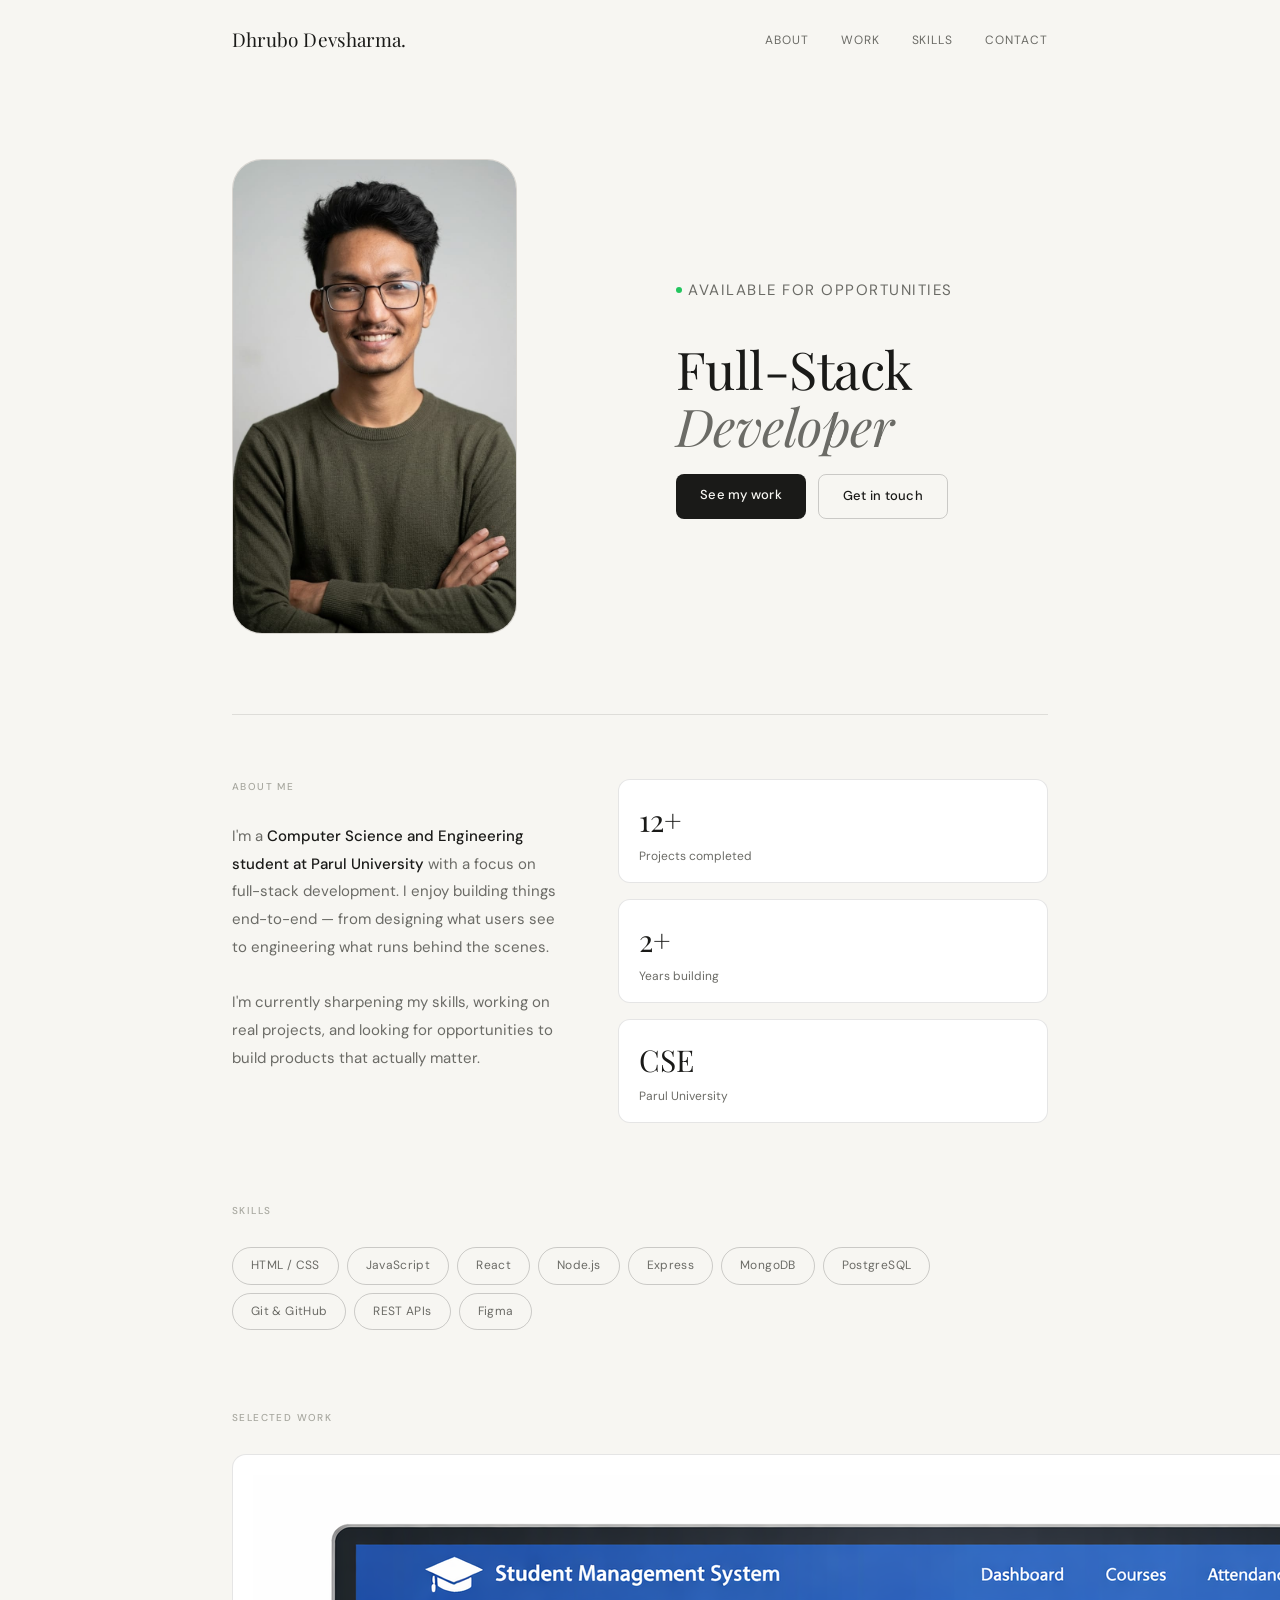
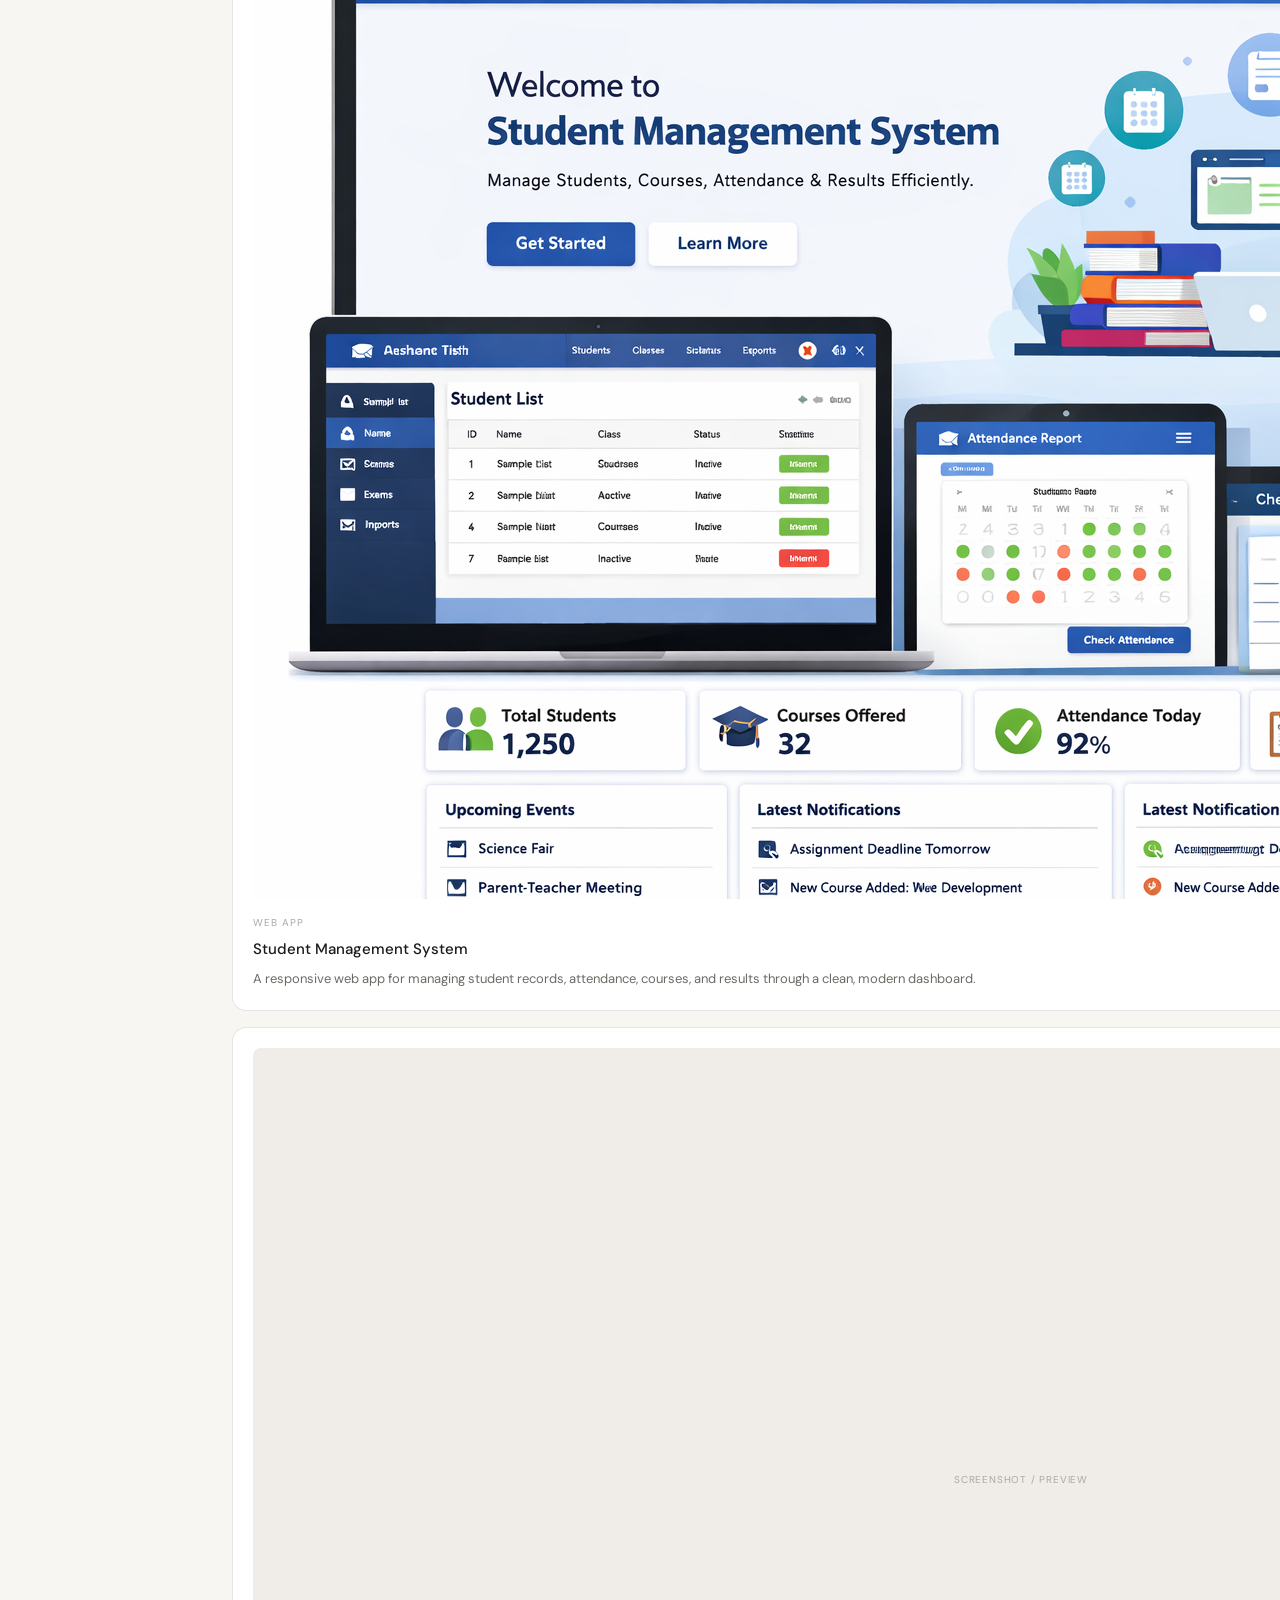
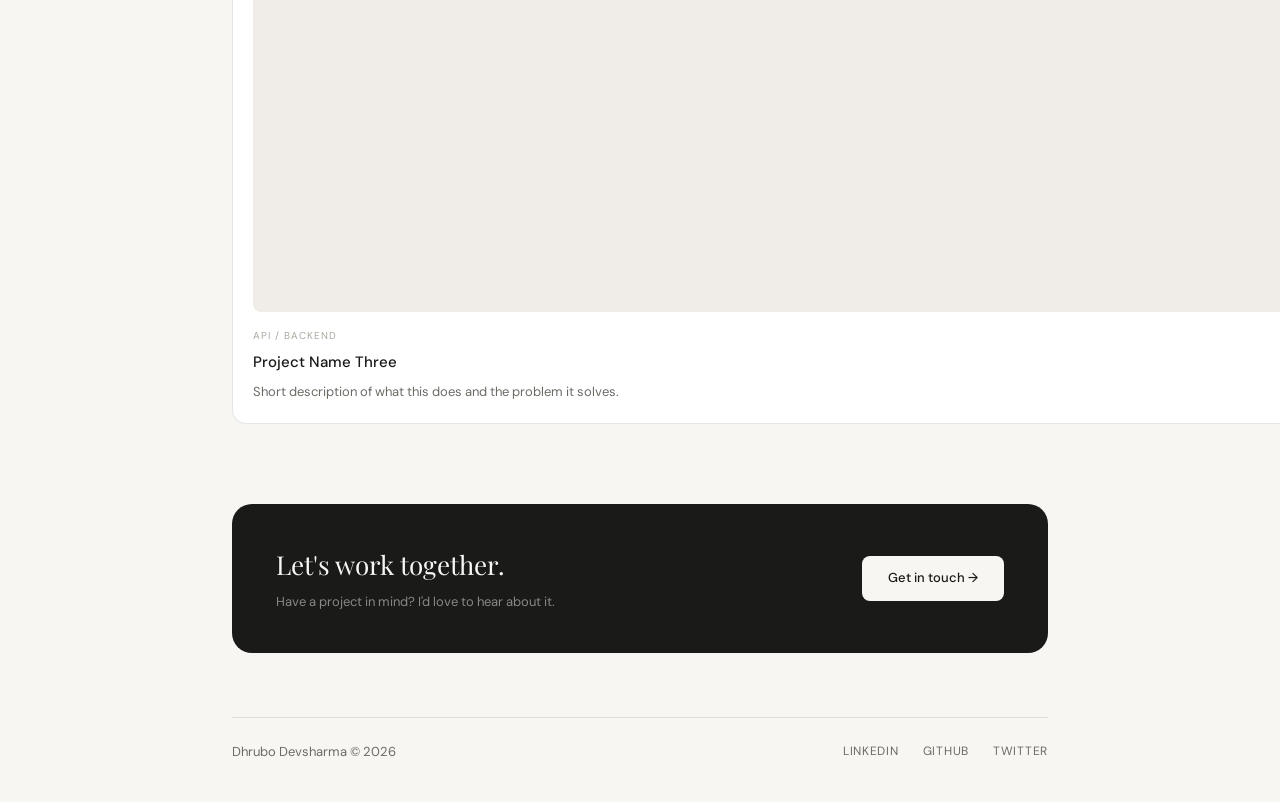
==== index.html @ d0ceaeff "add two picture of my two project that i have done earlier" ====
<!DOCTYPE html>
<html lang="en">
<head>
  <meta charset="UTF-8" />
  <meta name="viewport" content="width=device-width, initial-scale=1.0" />
  <title>Dhrubo Devsharma — Portfolio</title>
  <link rel="stylesheet" href="style.css" />
</head>
<body>

<div class="wrap">

  <!-- NAV -->
  <nav id="nav">
    <span class="logo">Dhrubo Devsharma.</span>
    <ul class="nav-links">
      <li><a href="#about">About</a></li>
      <li><a href="#work">Work</a></li>
      <li><a href="#skills">Skills</a></li>
      <li><a href="#contact">Contact</a></li>
    </ul>
  </nav>

  <!-- HERO -->
  <section class="hero">
      <div class="photo-wrap">
      <div class="photo-frame">
        <!-- TO ADD PHOTO: uncomment the line below and set your image path -->
        <img src="LinkedInPhoto.jpeg" alt="Dhrubo Devsharma" style="display:block">
    
      
      </div>
    </div>
    <div class="hero-text">
      <p class="hero-tag">
        <span class="dot-green"></span> Available for opportunities
      </p>
      <h1>Full-Stack<br><em>Developer</em></h1>
    
      <div class="btn-row">
        <a class="btn btn-dark" href="#work">See my work</a>
        <a class="btn btn-ghost" href="mailto:devsharmadhrubo06@email.com">Get in touch</a>
      </div>
    </div>
  
  </section>

  <div class="divider"></div>

  <!-- ABOUT -->
  <section id="about">
    <div>
      <p class="sec-label">About me</p>
      <p class="about-text">
        I'm a <strong>Computer Science and Engineering student at Parul University</strong> with a focus on full-stack development. I enjoy building things end-to-end — from designing what users see to engineering what runs behind the scenes.<br><br>
        I'm currently sharpening my skills, working on real projects, and looking for opportunities to build products that actually matter.
      </p>
    </div>
    <div class="stats">
      <div class="stat-card">
        <div class="stat-num">12+</div>
        <div class="stat-desc">Projects completed</div>
      </div>
      <div class="stat-card">
        <div class="stat-num">2+</div>
        <div class="stat-desc">Years building</div>
      </div>
      <div class="stat-card">
        <div class="stat-num">CSE</div>
        <div class="stat-desc">Parul University</div>
      </div>
    </div>
  </section>

  <!-- SKILLS -->
  <section id="skills">
    <p class="sec-label">Skills</p>
    <div class="skill-pills">
      <span class="pill">HTML / CSS</span>
      <span class="pill">JavaScript</span>
      <span class="pill">React</span>
      <span class="pill">Node.js</span>
      <span class="pill">Express</span>
      <span class="pill">MongoDB</span>
      <span class="pill">PostgreSQL</span>
      <span class="pill">Git & GitHub</span>
      <span class="pill">REST APIs</span>
      <span class="pill">Figma</span>
    </div>
  </section>

  <!-- PROJECTS -->
  <section id="work">
    <p class="sec-label">Selected work</p>
    <div class="projects-grid">
      <a class="proj-card" href="#">
        <div class="proj-thumb"><img src="student_management.png" alt="Student Management System"></div>
        <p class="proj-type">Web App</p>
        <p class="proj-title">Student Management System</p>
        <p class="proj-desc">A responsive web app for managing student records, attendance, courses, and results through a clean, modern dashboard.</p>
      </a>
      <a class="proj-card" href="#">
        <div class="proj-thumb"><img src="mess_management.png" alt="Mess Management App"></div>
        <p class="proj-type">Full Stack</p>
        <p class="proj-title">Mess Management App</p>
        <p class="proj-desc">A full-stack application for managing mess operations, including menu planning, order processing, and user management.</p>
      </a>
      <a class="proj-card" href="#">
        <div class="proj-thumb"><span>Screenshot / preview</span></div>
        <p class="proj-type">API / Backend</p>
        <p class="proj-title">Project Name Three</p>
        <p class="proj-desc">Short description of what this does and the problem it solves.</p>
      </a>
      <div class="proj-card proj-add">
        <span>+ Add project</span>
      </div>
    </div>
  </section>

  <!-- CONTACT -->
  <div id="contact">
    <div>
      <h3>Let's work together.</h3>
      <p>Have a project in mind? I'd love to hear about it.</p>
    </div>
    <a class="btn-light" href="mailto:devsharmadhrubo06@email.com">Get in touch →</a>
  </div>

  <!-- FOOTER -->
  <footer>
    <span class="footer-name">Dhrubo Devsharma © 2026</span>
    <div class="social-links">
      <a href="#">LinkedIn</a>
      <a href="#">GitHub</a>
      <a href="#">Twitter</a>
    </div>
  </footer>

</div>

<script>
  const nav = document.getElementById('nav');
  window.addEventListener('scroll', () => {
    nav.classList.toggle('scrolled', window.scrollY > 20);
  });
</script>

</body>
</html>
---- style.css ----
@import url('https://fonts.googleapis.com/css2?family=Playfair+Display:wght@400;500&family=DM+Sans:wght@300;400;500&display=swap');

*, *::before, *::after { margin: 0; padding: 0; box-sizing: border-box; }

:root {
  --bg: #f7f6f2;
  --bg-card: #ffffff;
  --bg-muted: #f0ede8;
  --text: #1a1a18;
  --text-secondary: #6b6b66;
  --text-tertiary: #a8a8a0;
  --border: rgba(0,0,0,0.1);
  --border-strong: rgba(0,0,0,0.18);
}

html { scroll-behavior: smooth; }

body {
  font-family: 'DM Sans', sans-serif;
  background: var(--bg);
  color: var(--text);
  line-height: 1.6;
}

.wrap { max-width: 880px; margin: 0 auto; padding: 0 2rem; }

/* NAV */
nav {
  display: flex;
  justify-content: space-between;
  align-items: center;
  padding: 1.5rem 0 0;
  position: sticky;
  top: 0;
  background: var(--bg);
  z-index: 100;
  border-bottom: 0.5px solid transparent;
  transition: border-color 0.3s;
}
nav.scrolled { border-color: var(--border); }
.logo {
  font-family: 'Playfair Display', serif;
  font-size: 19px;
  font-weight: 400;
  letter-spacing: 0.01em;
  padding-bottom: 1.5rem;
}
.nav-links {
  display: flex;
  gap: 2rem;
  list-style: none;
  padding-bottom: 1.5rem;
}
.nav-links a {
  font-size: 12px;
  font-weight: 400;
  color: var(--text-secondary);
  text-decoration: none;
  letter-spacing: 0.08em;
  text-transform: uppercase;
  transition: color 0.2s;
}
.nav-links a:hover { color: var(--text); }

/* HERO */
.hero {
  display: grid;
  grid-template-columns: 380px 1fr;
  gap: 4rem;
  align-items: center;
  padding: 5rem 0;
  opacity: 0;
  animation: fadeUp 0.7s ease forwards 0.1s;
}
.hero-tag {
  display: inline-flex;
  align-items: center;
  gap: 6px;
  font-size: 22px;
  letter-spacing: 0.1em;
  text-transform: uppercase;
  color: var(--text-secondary);
  margin-bottom: 1.25rem;
}
.dot-green {
  width: 6px; height: 6px;
  border-radius: 50%;
  background: #22c55e;
  display: inline-block;
}
.hero h1 {
  font-family: 'Playfair Display', serif;
  font-size: 52px;
  font-weight: 400;
  line-height: 1.1;
  margin-bottom: 1.25rem;
  letter-spacing: -0.01em;
}
.hero h1 em { font-style: italic; color: var(--text-secondary); }
.hero p {
  font-size: 15px;
  color: var(--text-secondary);
  line-height: 1.8;
  max-width: 360px;
  margin-bottom: 2.25rem;
}
.btn-row { display: flex; gap: 0.75rem; }
.btn {
  padding: 11px 24px;
  font-size: 13px;
  font-family: 'DM Sans', sans-serif;
  border-radius: 8px;
  cursor: pointer;
  text-decoration: none;
  font-weight: 500;
  letter-spacing: 0.02em;
  transition: all 0.2s;
  display: inline-block;
}
.btn-dark { background: var(--text); color: var(--bg); border: none; }
.btn-dark:hover { opacity: 0.8; }
.btn-ghost {
  background: transparent;
  color: var(--text);
  border: 0.5px solid var(--border-strong);
}
.btn-ghost:hover { background: var(--bg-muted); }

/* PHOTO */
.photo-wrap { position: relative; }
.photo-frame {
  width: 75%;
  aspect-ratio: 3/5;
  background: var(--bg-muted);
  border-radius: 30px;
  border: 0.5px solid var(--border);
  overflow: hidden;
  display: flex;
  flex-direction: column;
  align-items: center;
  justify-content: center;
  gap: 0.75rem;
  position: relative;
}
.photo-frame img {
  width: 100%; 
  height: 100%;
  object-fit: cover;
  display: none;
}
.photo-icon { opacity: 0.25; }
.photo-hint {
  font-size: 22px;
  letter-spacing: 0.08em;
  text-transform: uppercase;
  color: var(--text-tertiary);
}
.status-badge {
  position: absolute;
  bottom: 16px; left: 16px;
  background: var(--bg-card);
  border: 0.5px solid var(--border);
  border-radius: 100px;
  padding: 7px 14px;
  display: flex;
  align-items: center;
  gap: 7px;
  font-size: 22px;
  color: var(--text-secondary);
  letter-spacing: 0.04em;
}

/* DIVIDER */
.divider {
  height: 0.5px;
  background: var(--border);
  margin: 0 0 4rem;
}

/* SECTION LABEL */
.sec-label {
  font-size: 10px;
  letter-spacing: 0.14em;
  text-transform: uppercase;
  color: var(--text-tertiary);
  font-weight: 500;
  margin-bottom: 1.75rem;
}

/* ABOUT */
#about {
  display: grid;
  grid-template-columns: 1fr 1.3fr;
  gap: 3.5rem;
  margin-bottom: 5rem;
  opacity: 0;
  animation: fadeUp 0.7s ease forwards 0.3s;
}
.about-text {
  font-size: 15px;
  color: var(--text-secondary);
  line-height: 1.85;
}
.about-text strong { color: var(--text); font-weight: 500; }
.stats { display: flex; flex-direction: column; gap: 1rem; }
.stat-card {
  background: var(--bg-card);
  border: 0.5px solid var(--border);
  border-radius: 12px;
  padding: 1rem 1.25rem;
}
.stat-num {
  font-family: 'Playfair Display', serif;
  font-size: 30px;
  font-weight: 400;
  color: var(--text);
}
.stat-desc {
  font-size: 12px;
  color: var(--text-secondary);
  margin-top: 3px;
}

/* SKILLS */
#skills {
  margin-bottom: 5rem;
  opacity: 0;
  animation: fadeUp 0.7s ease forwards 0.4s;
}
.skill-pills { display: flex; flex-wrap: wrap; gap: 8px; }
.pill {
  padding: 8px 18px;
  font-size: 12px;
  border-radius: 100px;
  border: 0.5px solid var(--border-strong);
  color: var(--text-secondary);
  letter-spacing: 0.03em;
  background: transparent;
  transition: all 0.18s;
  cursor: default;
}
.pill:hover { background: var(--bg-muted); color: var(--text); }

/* PROJECTS */
#work {
  margin-bottom: 5rem;
  opacity: 0;
  animation: fadeUp 0.7s ease forwards 0.5s;
}
.projects-grid {
  display: grid;
  grid-template-columns: 1fr 1fr;
  gap: 1rem;
}
.proj-card {
  background: var(--bg-card);
  border: 0.5px solid var(--border);
  border-radius: 14px;
  padding: 1.25rem;
  transition: border-color 0.2s, transform 0.2s;
  cursor: pointer;
  text-decoration: none;
  color: inherit;
  display: block;
}
.proj-card:hover { border-color: var(--border-strong); transform: translateY(-2px); }
.proj-thumb {
  width: 100%;
  aspect-ratio: 16/9;
  background: var(--bg-muted);
  border-radius: 8px;
  margin-bottom: 1rem;
  display: flex;
  align-items: center;
  justify-content: center;
}
.proj-thumb span {
  font-size: 10px;
  letter-spacing: 0.08em;
  text-transform: uppercase;
  color: var(--text-tertiary);
}
.proj-type {
  font-size: 10px;
  letter-spacing: 0.1em;
  text-transform: uppercase;
  color: var(--text-tertiary);
  margin-bottom: 0.4rem;
}
.proj-title {
  font-size: 15px;
  font-weight: 500;
  margin-bottom: 0.5rem;
}
.proj-desc { font-size: 13px; color: var(--text-secondary); line-height: 1.6; }
.proj-add {
  border-style: dashed !important;
  display: flex;
  align-items: center;
  justify-content: center;
  min-height: 200px;
}
.proj-add span {
  font-size: 12px;
  letter-spacing: 0.08em;
  text-transform: uppercase;
  color: var(--text-tertiary);
}

/* CONTACT */
#contact {
  background: var(--text);
  border-radius: 20px;
  padding: 2.5rem 2.75rem;
  display: flex;
  justify-content: space-between;
  align-items: center;
  margin-bottom: 4rem;
  opacity: 0;
  animation: fadeUp 0.7s ease forwards 0.6s;
}
#contact h3 {
  font-family: 'Playfair Display', serif;
  font-size: 26px;
  font-weight: 400;
  color: #f7f6f2;
  margin-bottom: 6px;
}
#contact p { font-size: 13px; color: rgba(247,246,242,0.5); }
.btn-light {
  background: var(--bg);
  color: var(--text);
  border: none;
  padding: 12px 26px;
  font-size: 13px;
  font-family: 'DM Sans', sans-serif;
  font-weight: 500;
  border-radius: 8px;
  text-decoration: none;
  white-space: nowrap;
  transition: opacity 0.2s;
}
.btn-light:hover { opacity: 0.85; }

/* FOOTER */
footer {
  padding: 1.5rem 0 2.5rem;
  display: flex;
  justify-content: space-between;
  align-items: center;
  border-top: 0.5px solid var(--border);
}
.footer-name { font-size: 13px; color: var(--text-secondary); }
.social-links { display: flex; gap: 1.5rem; }
.social-links a {
  font-size: 12px;
  color: var(--text-secondary);
  text-decoration: none;
  letter-spacing: 0.06em;
  text-transform: uppercase;
  transition: color 0.2s;
}
.social-links a:hover { color: var(--text); }

/* ANIMATIONS */
@keyframes fadeUp {
  from { opacity: 0; transform: translateY(18px); }
  to   { opacity: 1; transform: translateY(0); }
}

/* RESPONSIVE */
@media (max-width: 680px) {
  .hero { grid-template-columns: 1fr; gap: 2.5rem; }
  .photo-frame { aspect-ratio: 3/2; }
  #about { grid-template-columns: 1fr; gap: 2rem; }
  .projects-grid { grid-template-columns: 1fr; }
  #contact { flex-direction: column; gap: 1.5rem; text-align: center; }
  .hero h1 { font-size: 38px; }
}
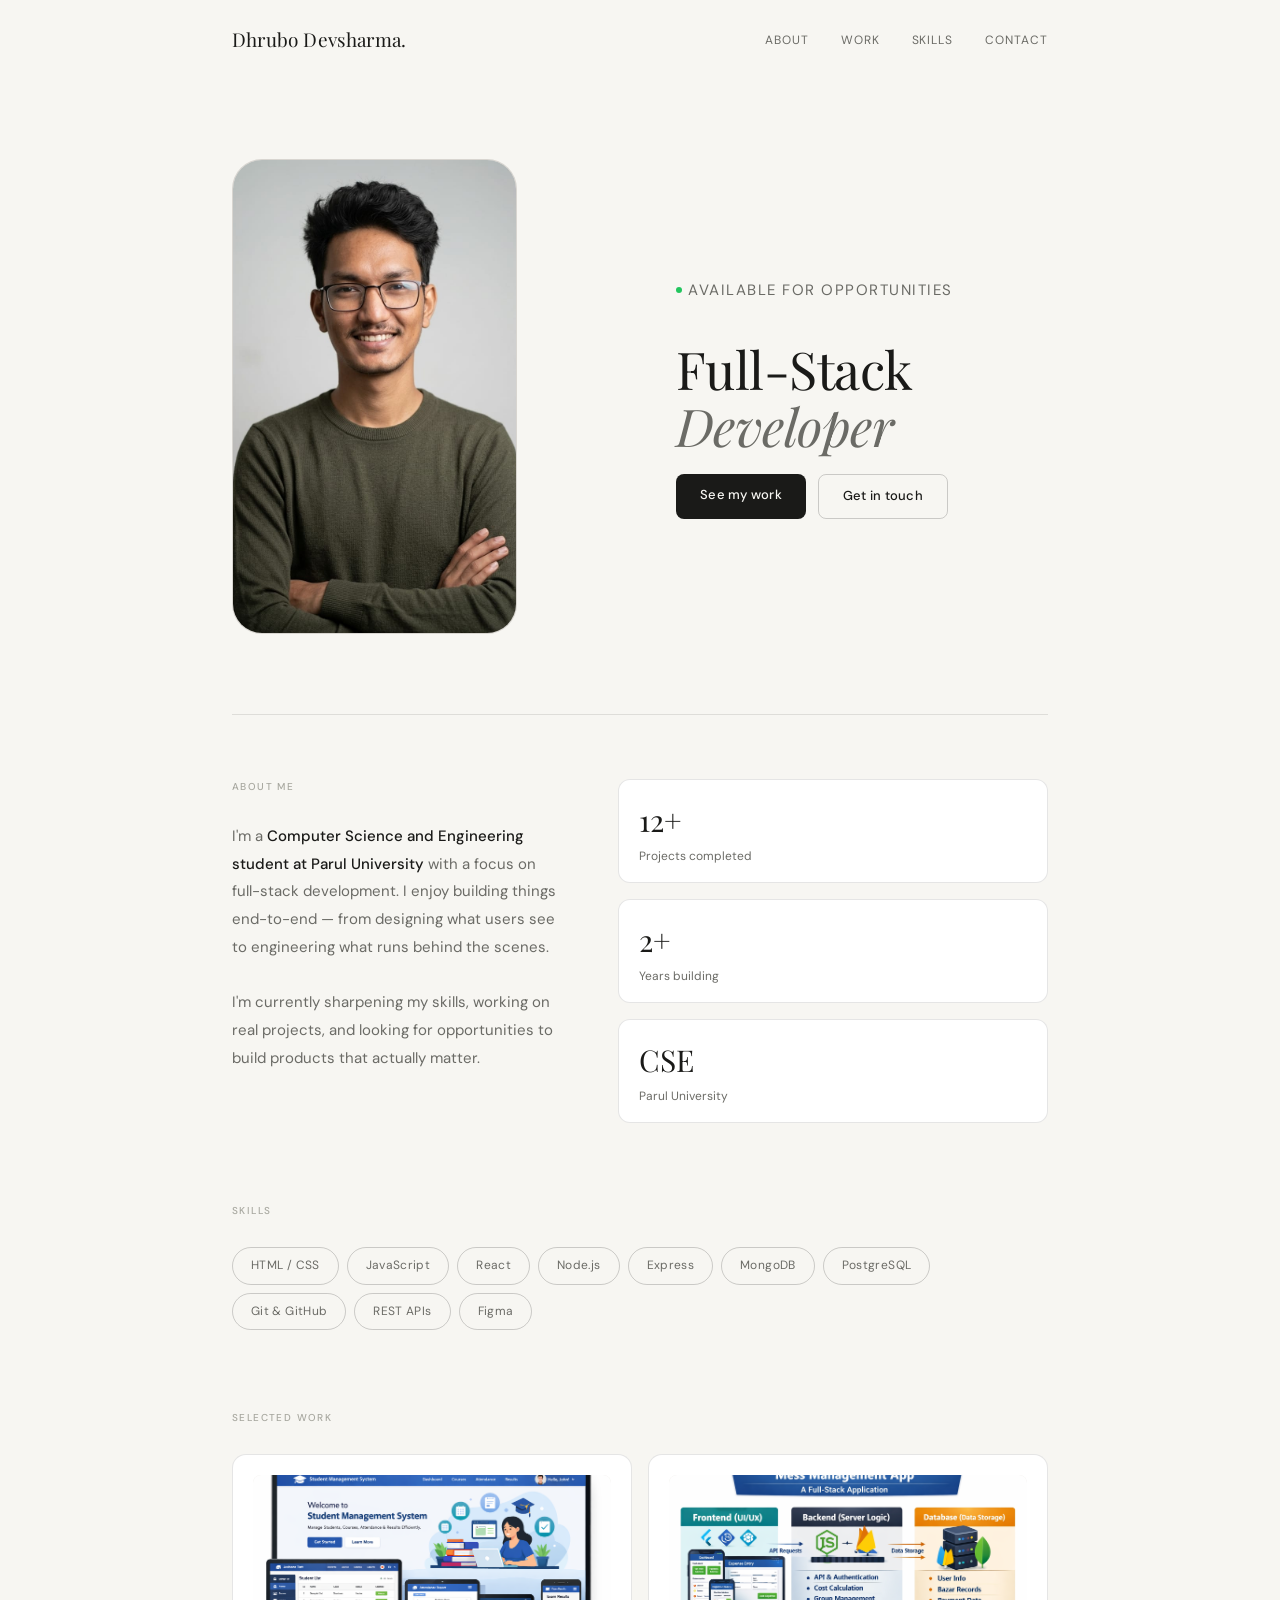
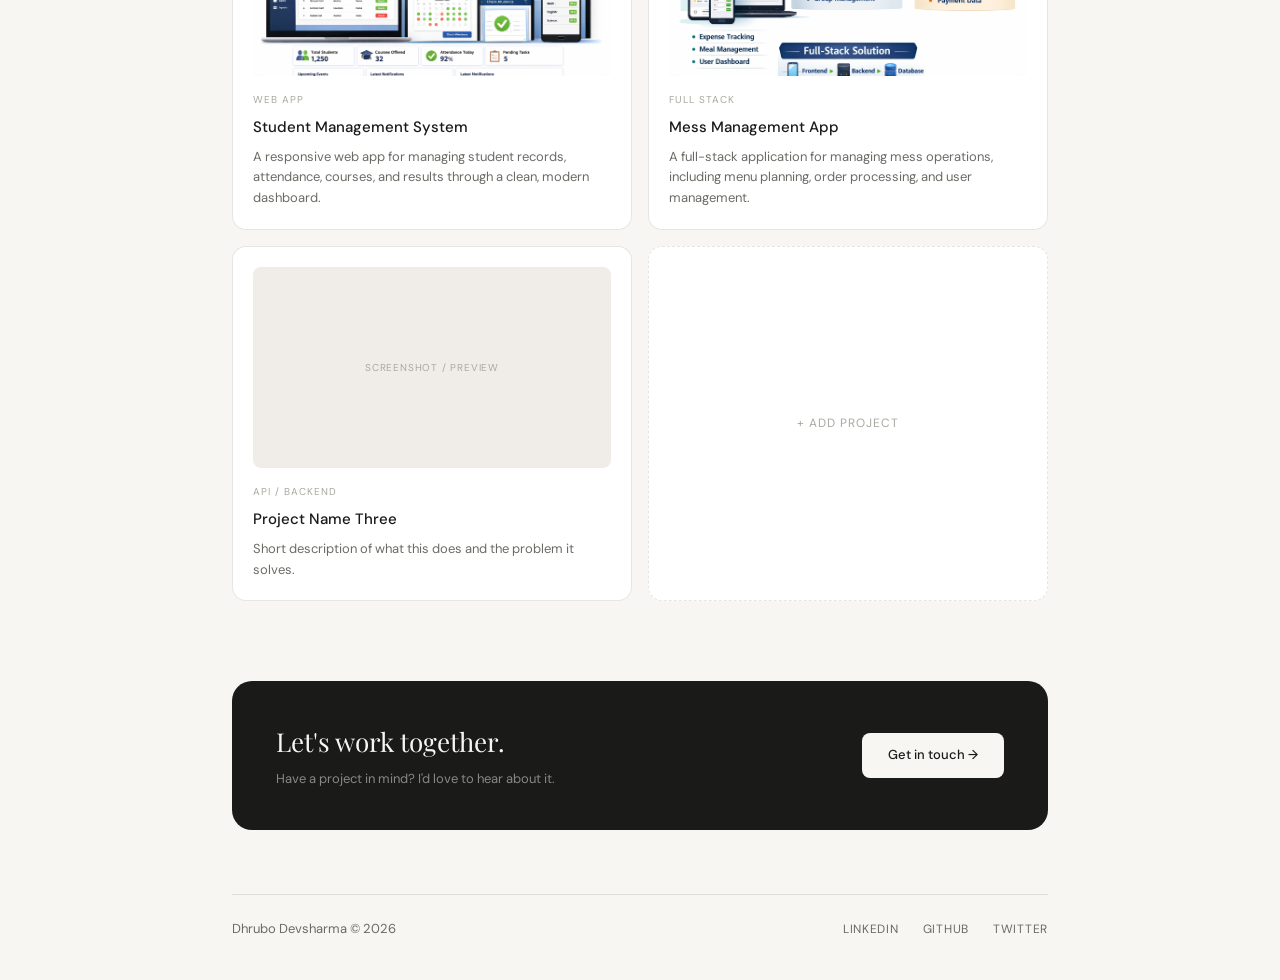
==== commit 5b534305: "Adding My LinkedIn and Github like" ====
--- a/index.html
+++ b/index.html
@@ -130,8 +130,8 @@
   <footer>
     <span class="footer-name">Dhrubo Devsharma © 2026</span>
     <div class="social-links">
-      <a href="#">LinkedIn</a>
-      <a href="#">GitHub</a>
+      <a href="https://www.linkedin.com/in/dhrubo-devsharma-912366291/">LinkedIn</a>
+      <a href="https://github.com/DhruboDevsharma">GitHub</a>
       <a href="#">Twitter</a>
     </div>
   </footer>
--- a/style.css
+++ b/style.css
@@ -280,6 +280,13 @@
   text-transform: uppercase;
   color: var(--text-tertiary);
 }
+.proj-thumb img {
+  width: 100%;
+  height: 100%;
+  object-fit: cover;   /* ছবিটা container-এর মধ্যে সুন্দরভাবে fit হবে */
+  border-radius: 8px;
+}
+
 .proj-type {
   font-size: 10px;
   letter-spacing: 0.1em;
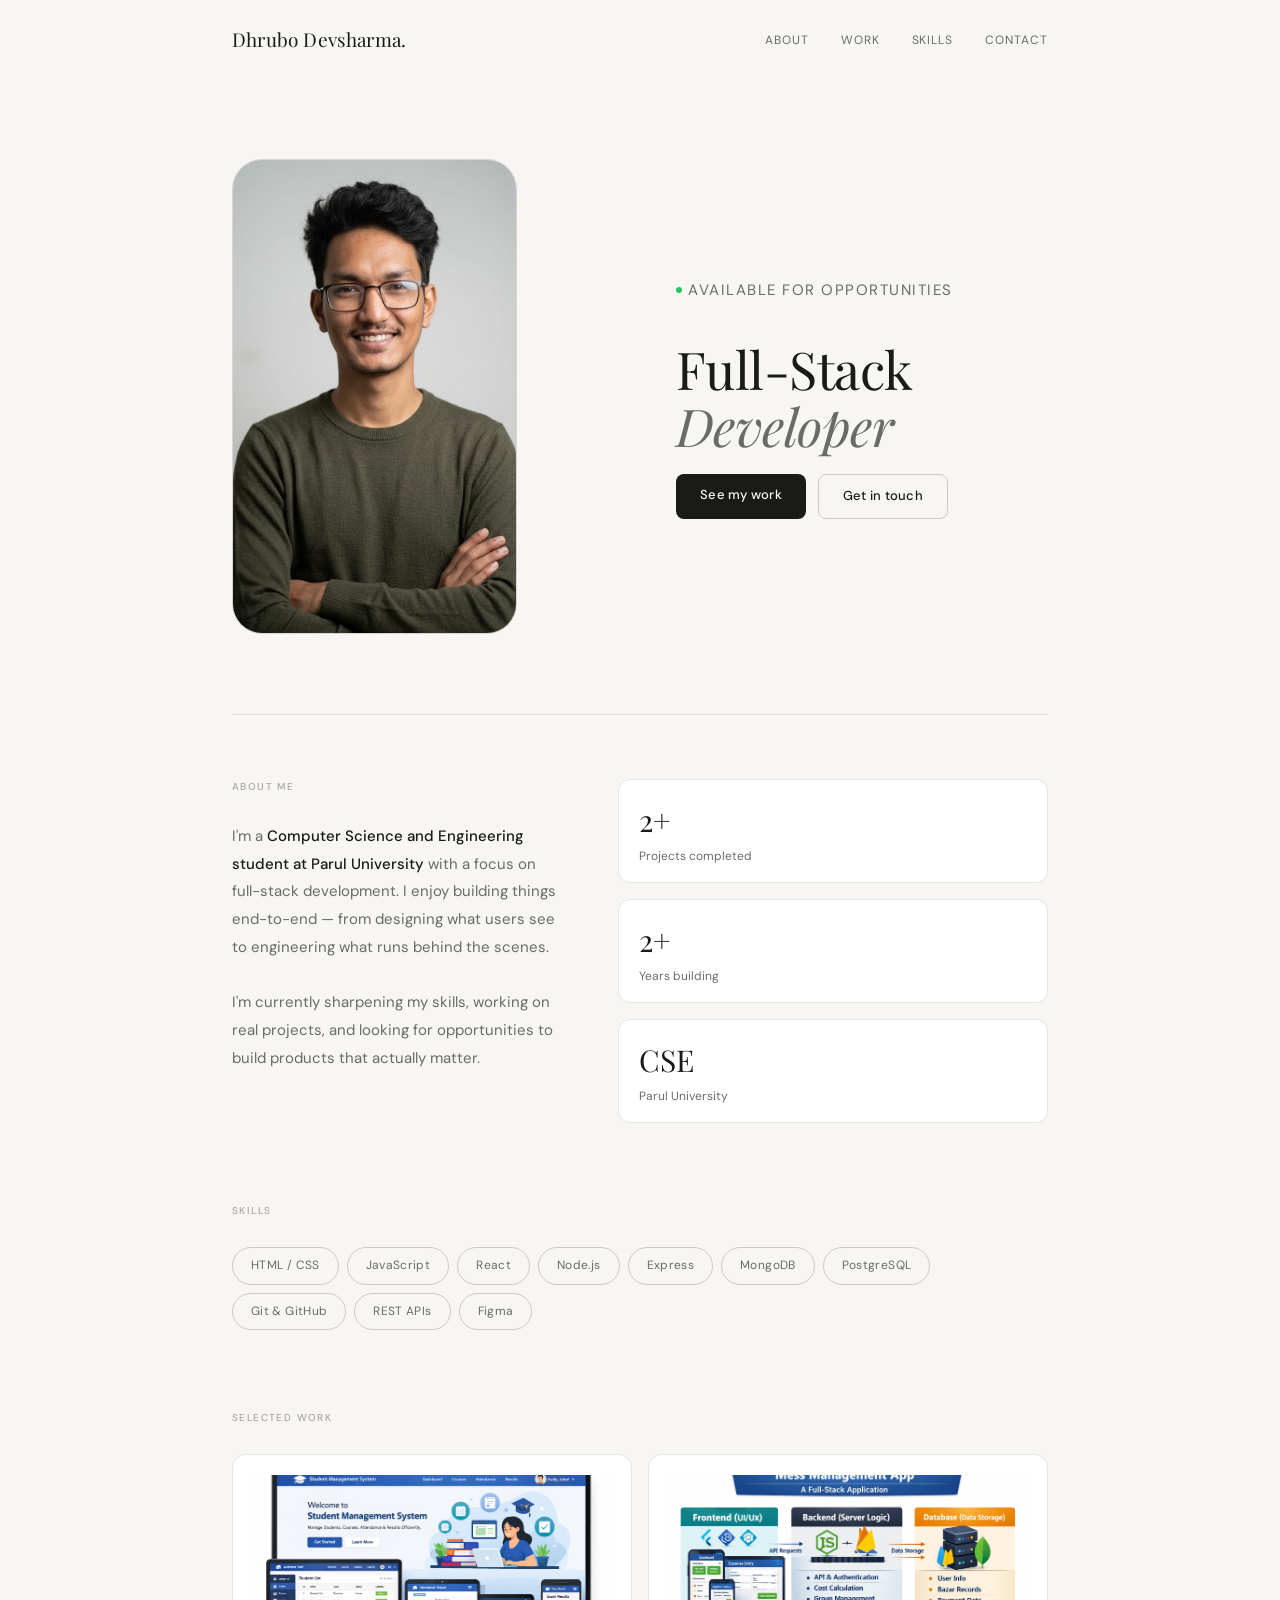
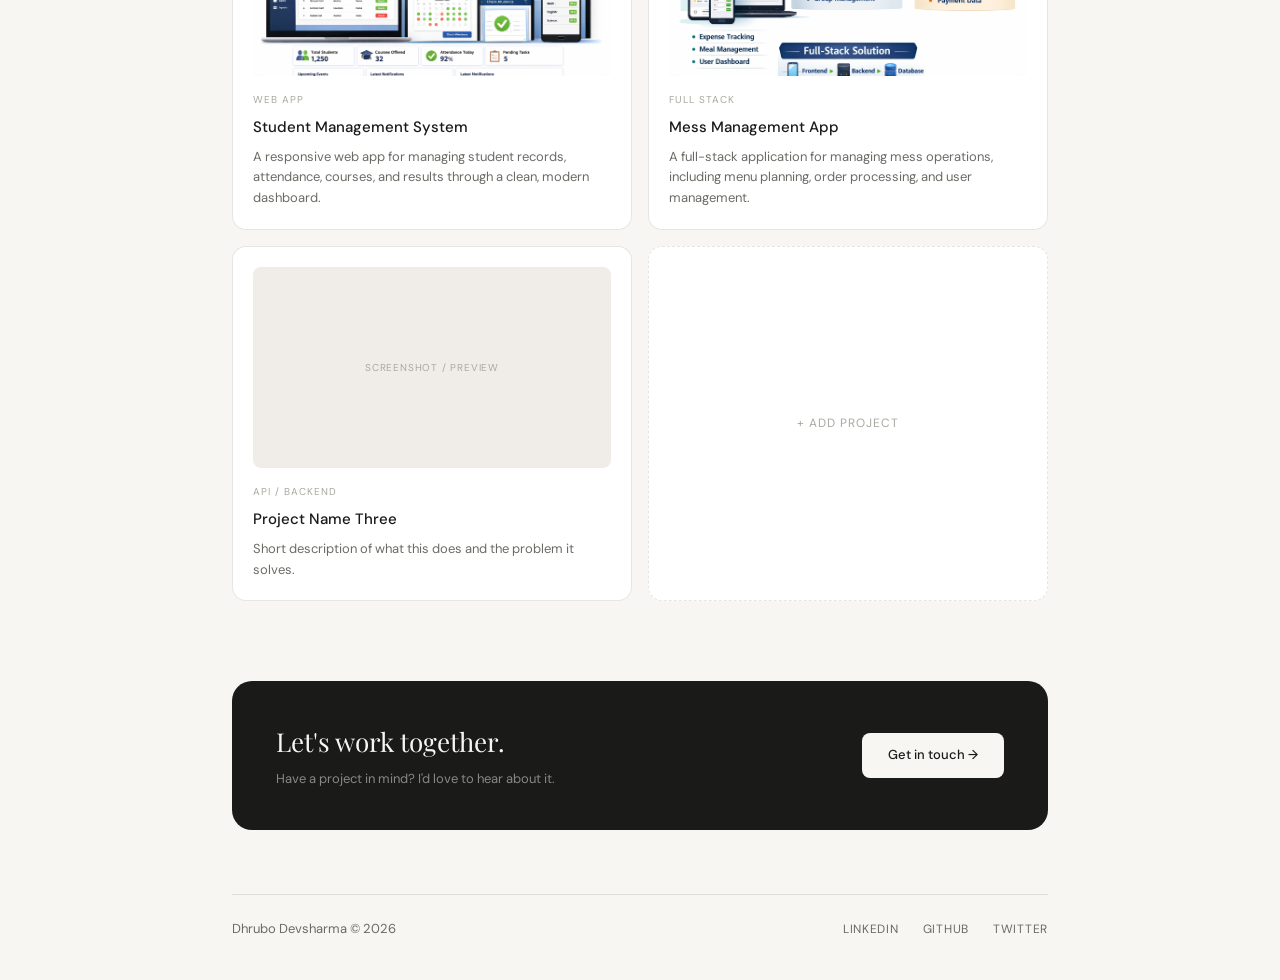
==== commit 30f0cd52: "change in text 12+ to 2+" ====
--- a/index.html
+++ b/index.html
@@ -58,7 +58,7 @@
     </div>
     <div class="stats">
       <div class="stat-card">
-        <div class="stat-num">12+</div>
+        <div class="stat-num">2+</div>
         <div class="stat-desc">Projects completed</div>
       </div>
       <div class="stat-card">
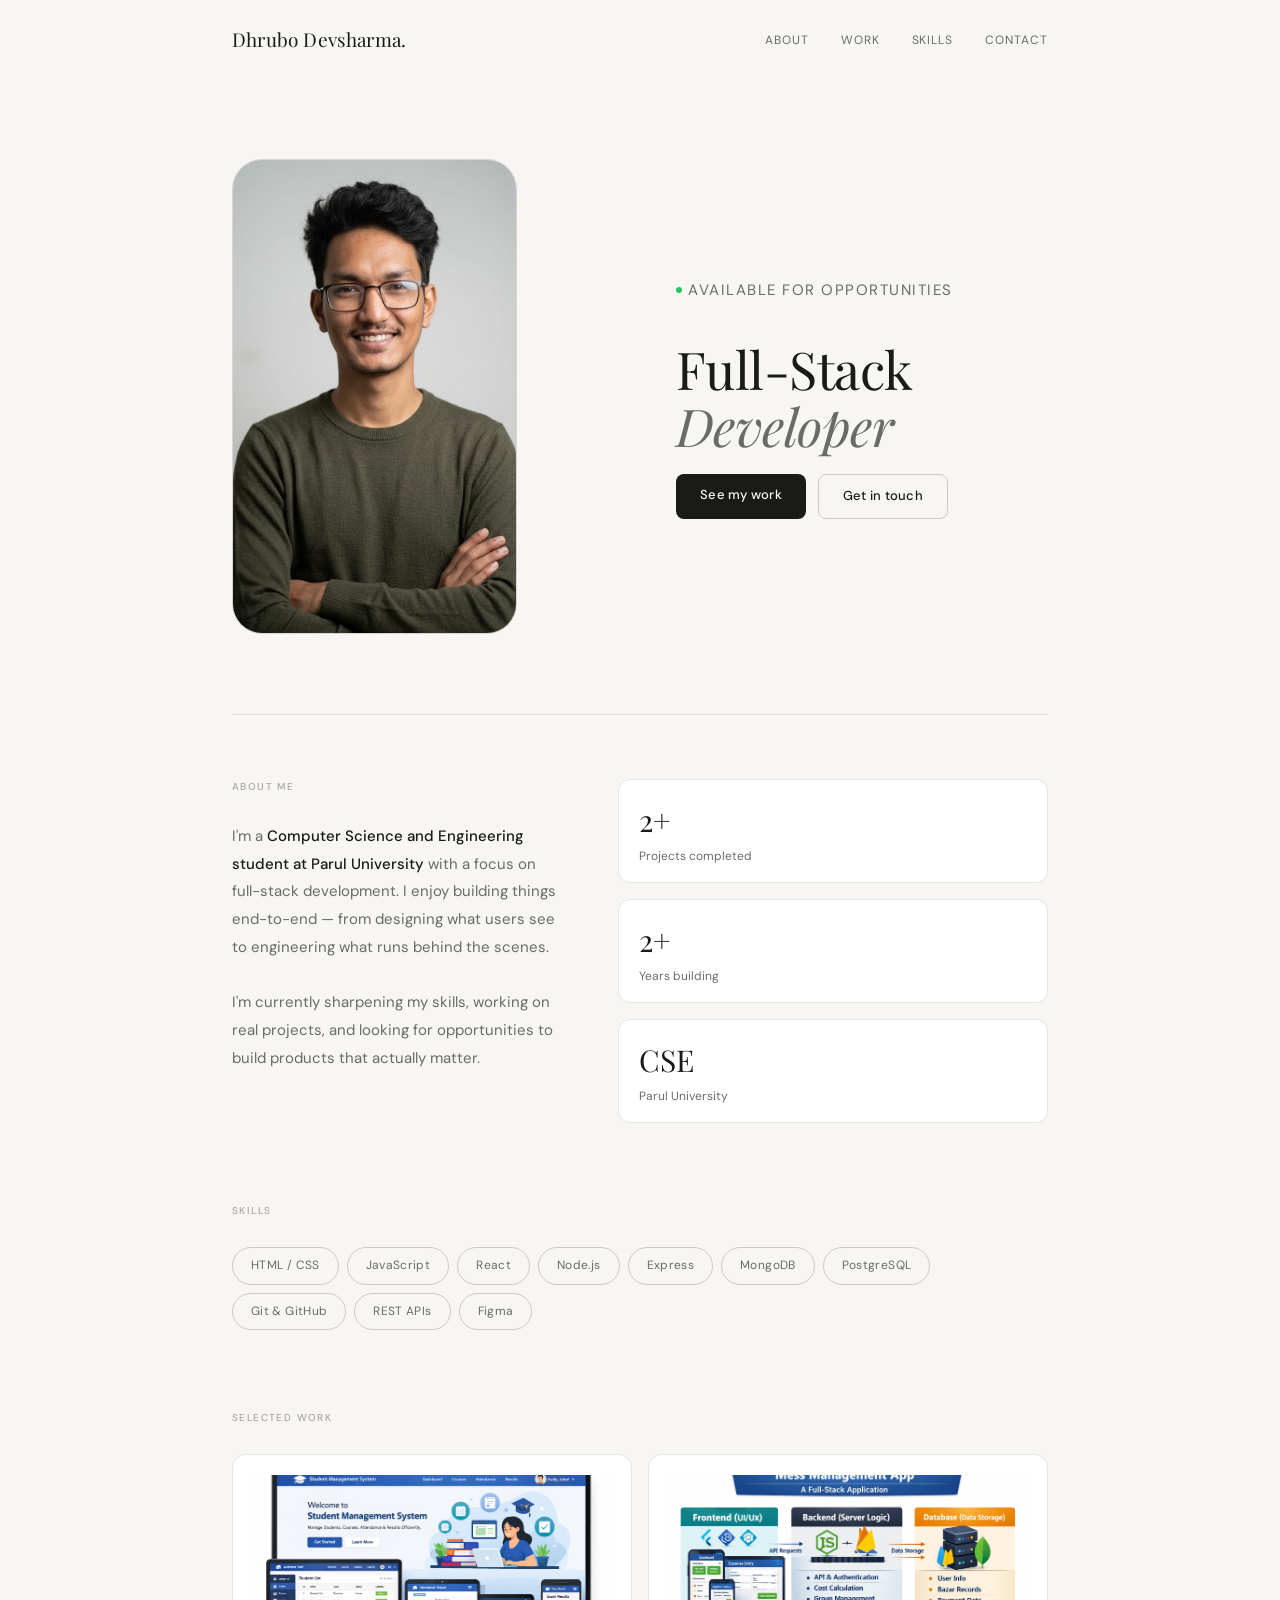
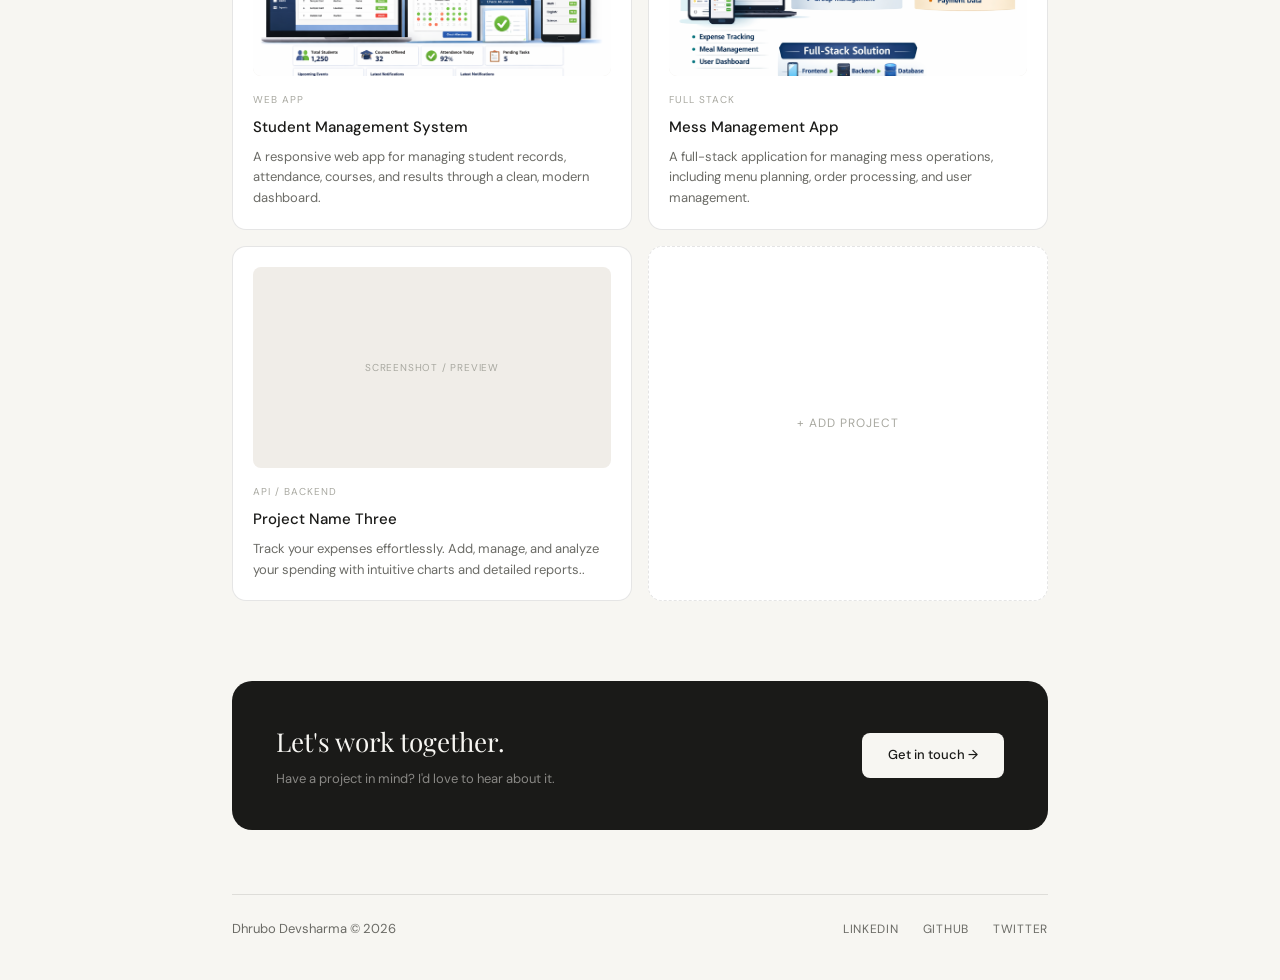
==== commit b0d3bd4d: "Add description of the project of expense traking" ====
--- a/index.html
+++ b/index.html
@@ -109,7 +109,7 @@
         <div class="proj-thumb"><span>Screenshot / preview</span></div>
         <p class="proj-type">API / Backend</p>
         <p class="proj-title">Project Name Three</p>
-        <p class="proj-desc">Short description of what this does and the problem it solves.</p>
+        <p class="proj-desc">Track your expenses effortlessly. Add, manage, and analyze your spending with intuitive charts and detailed reports..</p>
       </a>
       <div class="proj-card proj-add">
         <span>+ Add project</span>
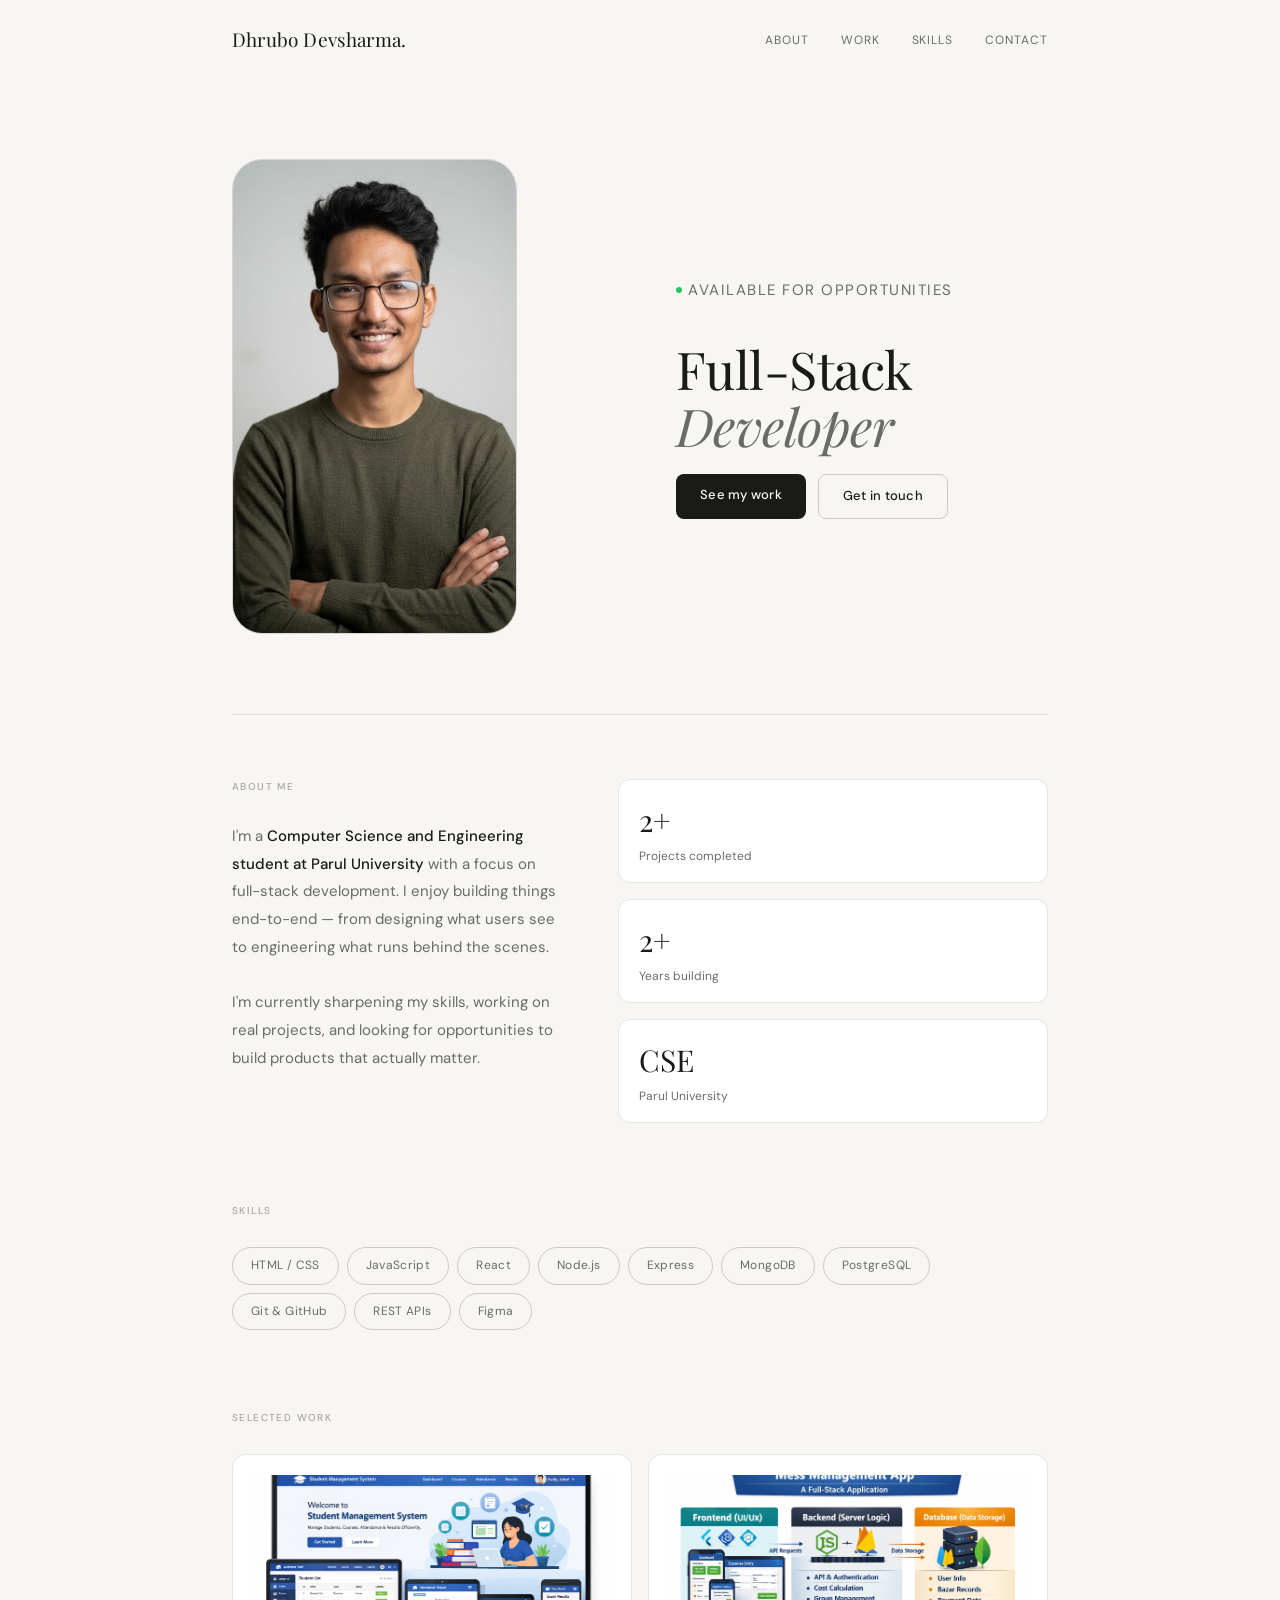
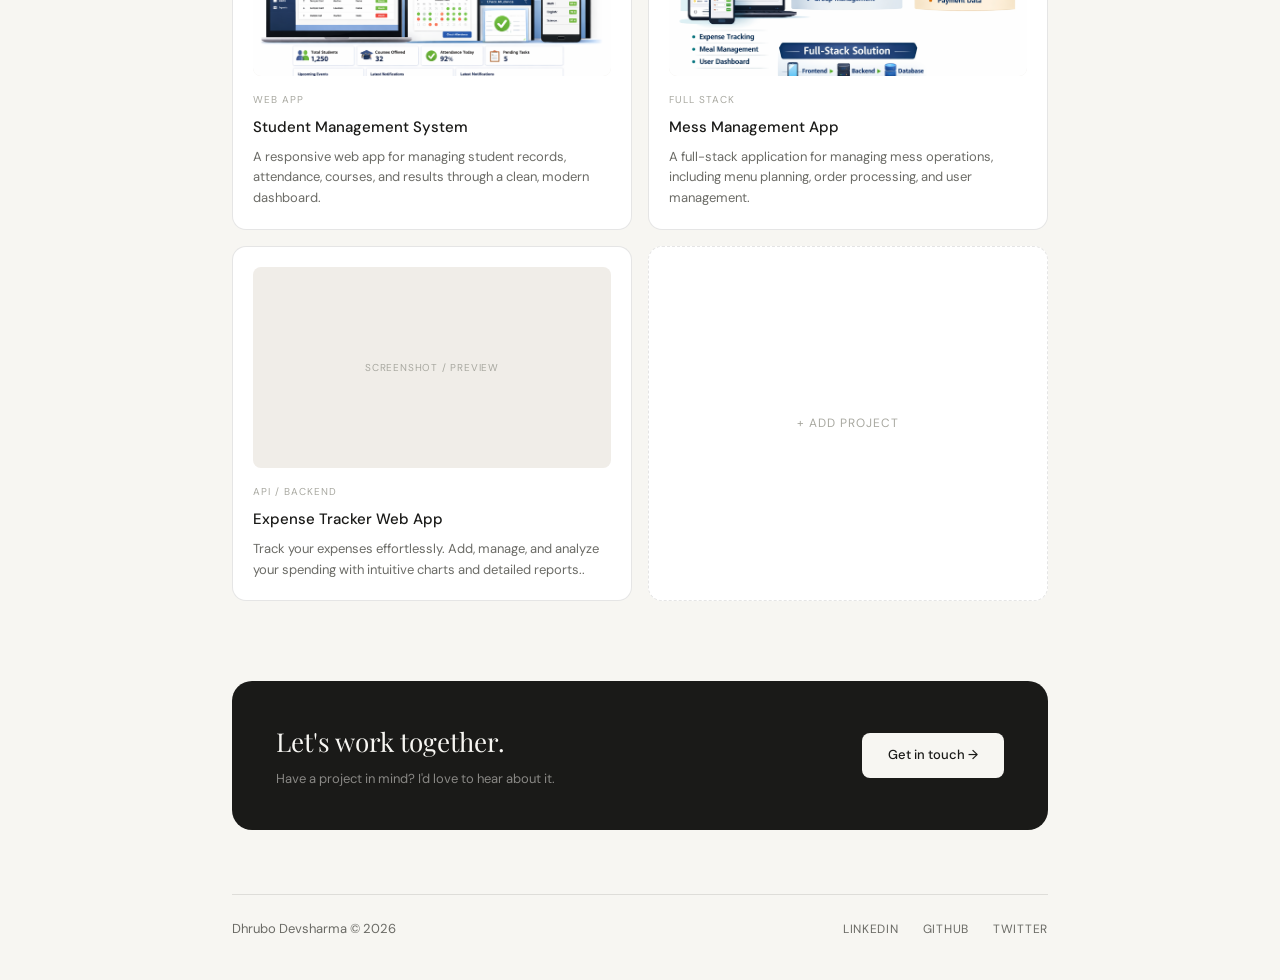
==== commit 0a2f391e: "Project name" ====
--- a/index.html
+++ b/index.html
@@ -108,7 +108,7 @@
       <a class="proj-card" href="#">
         <div class="proj-thumb"><span>Screenshot / preview</span></div>
         <p class="proj-type">API / Backend</p>
-        <p class="proj-title">Project Name Three</p>
+        <p class="proj-title">Expense Tracker Web App </p>
         <p class="proj-desc">Track your expenses effortlessly. Add, manage, and analyze your spending with intuitive charts and detailed reports..</p>
       </a>
       <div class="proj-card proj-add">
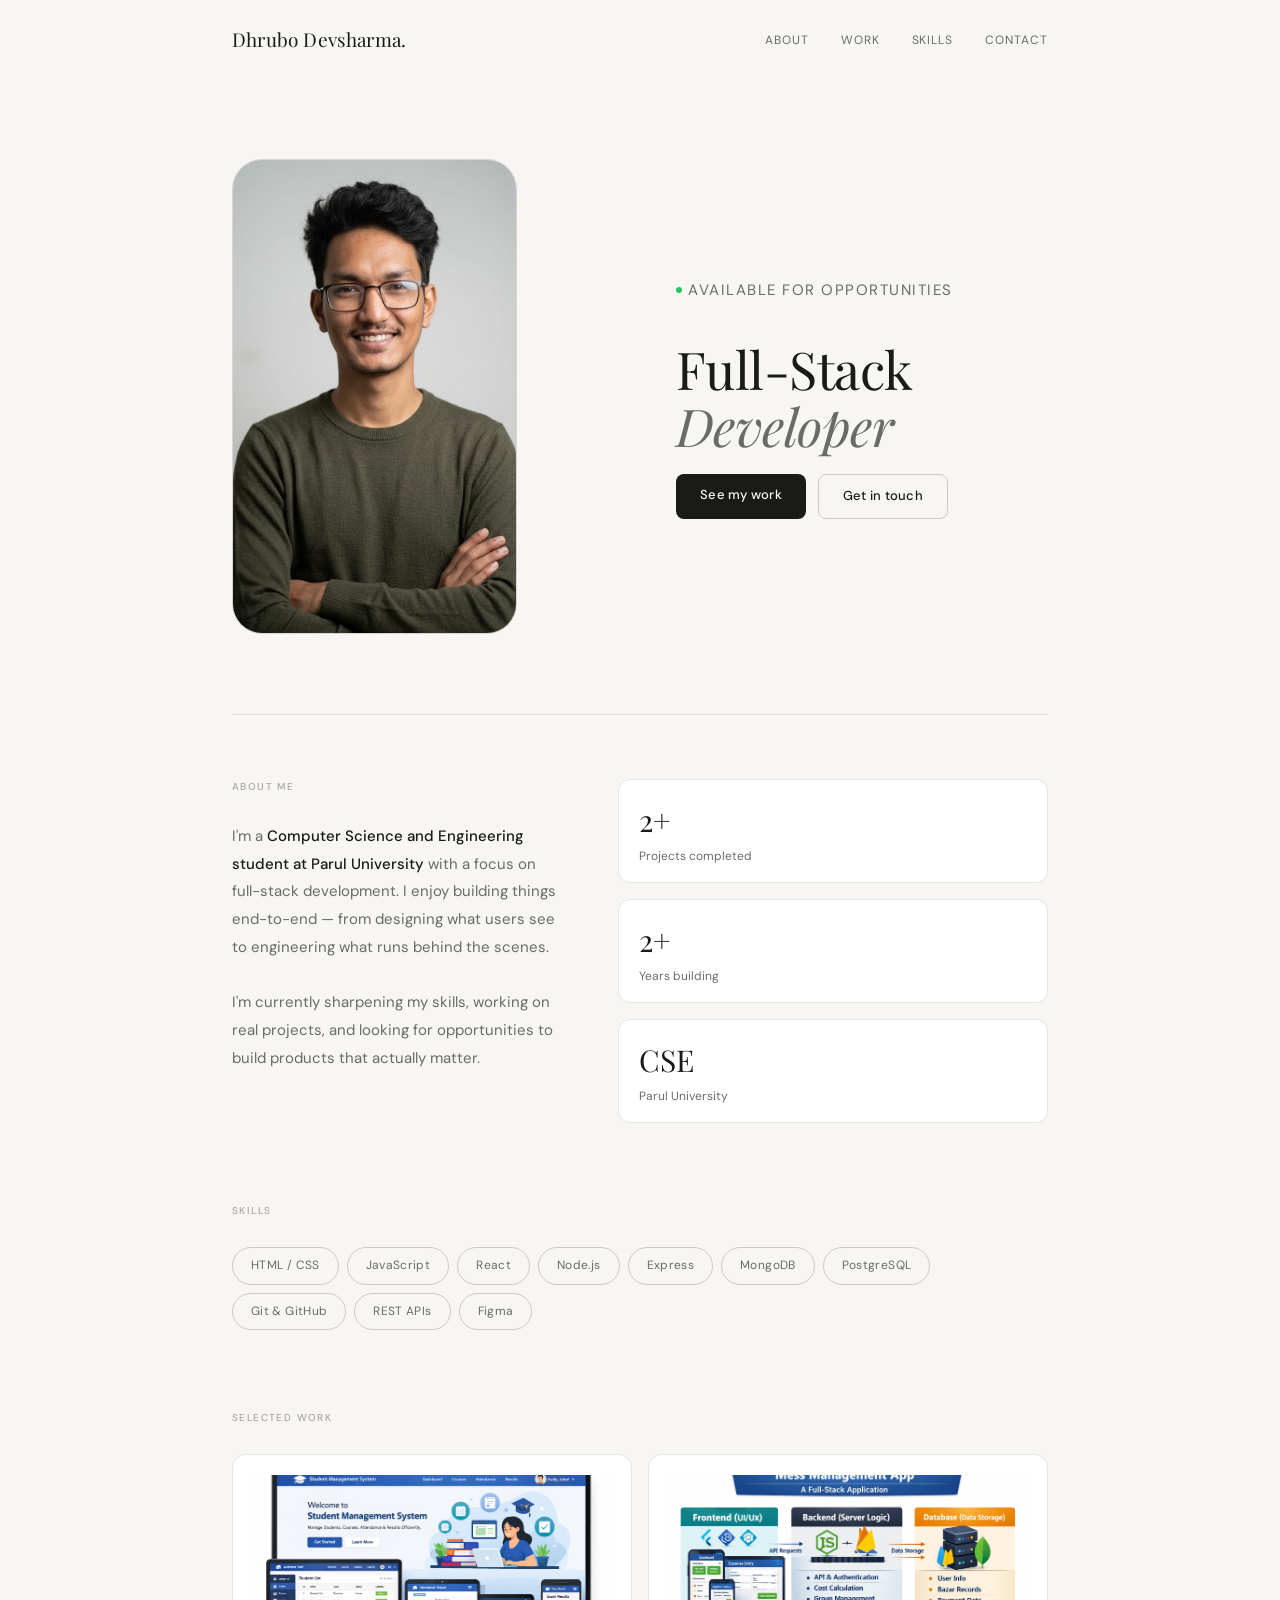
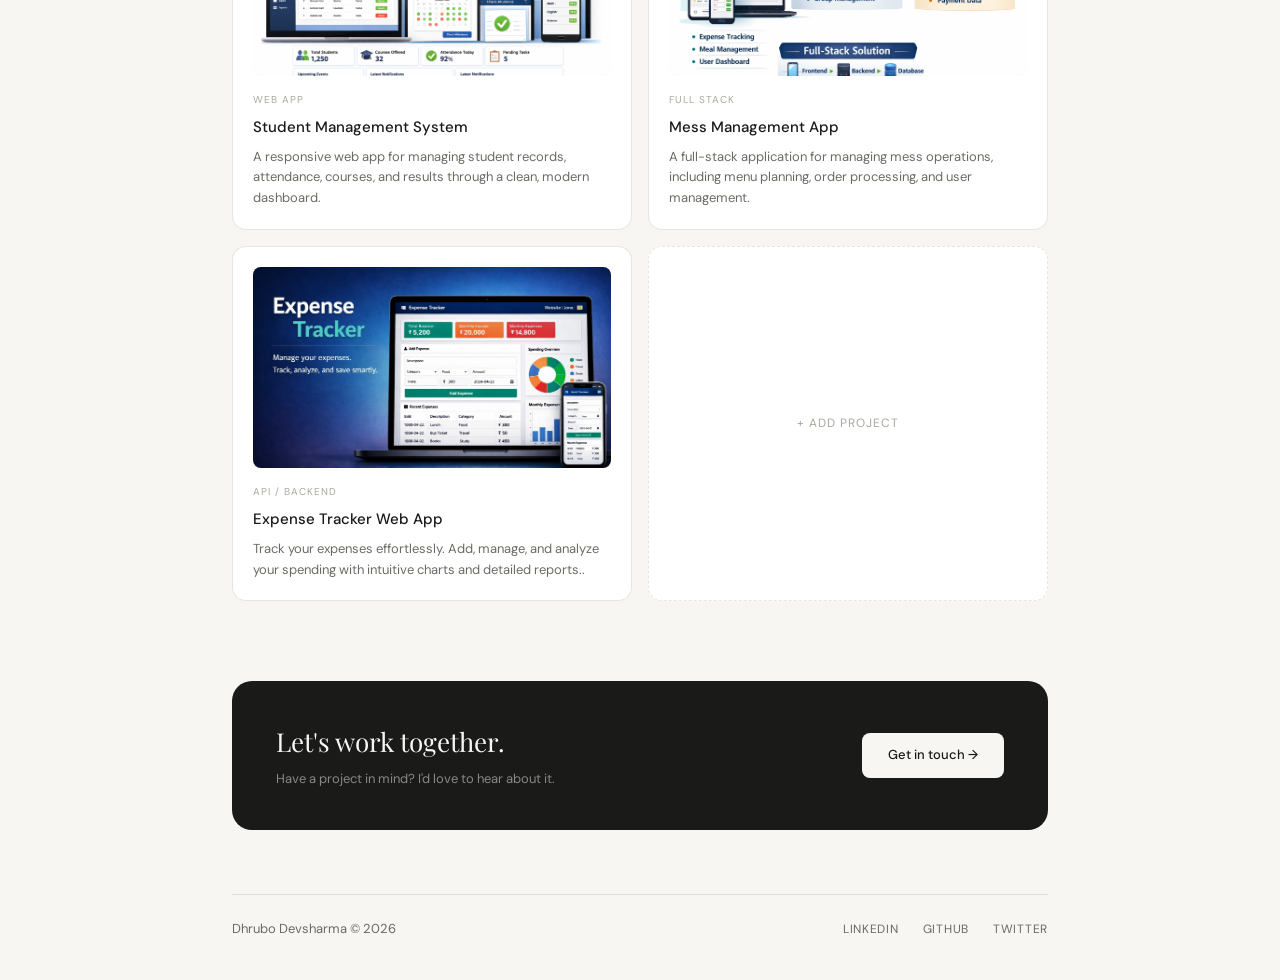
==== commit ca162d7a: "add piture at the project 3" ====
--- a/index.html
+++ b/index.html
@@ -106,7 +106,7 @@
         <p class="proj-desc">A full-stack application for managing mess operations, including menu planning, order processing, and user management.</p>
       </a>
       <a class="proj-card" href="#">
-        <div class="proj-thumb"><span>Screenshot / preview</span></div>
+        <div class="proj-thumb"><img src="expense_tracker.png" alt="Expense Tracker Web App"></div>
         <p class="proj-type">API / Backend</p>
         <p class="proj-title">Expense Tracker Web App </p>
         <p class="proj-desc">Track your expenses effortlessly. Add, manage, and analyze your spending with intuitive charts and detailed reports..</p>
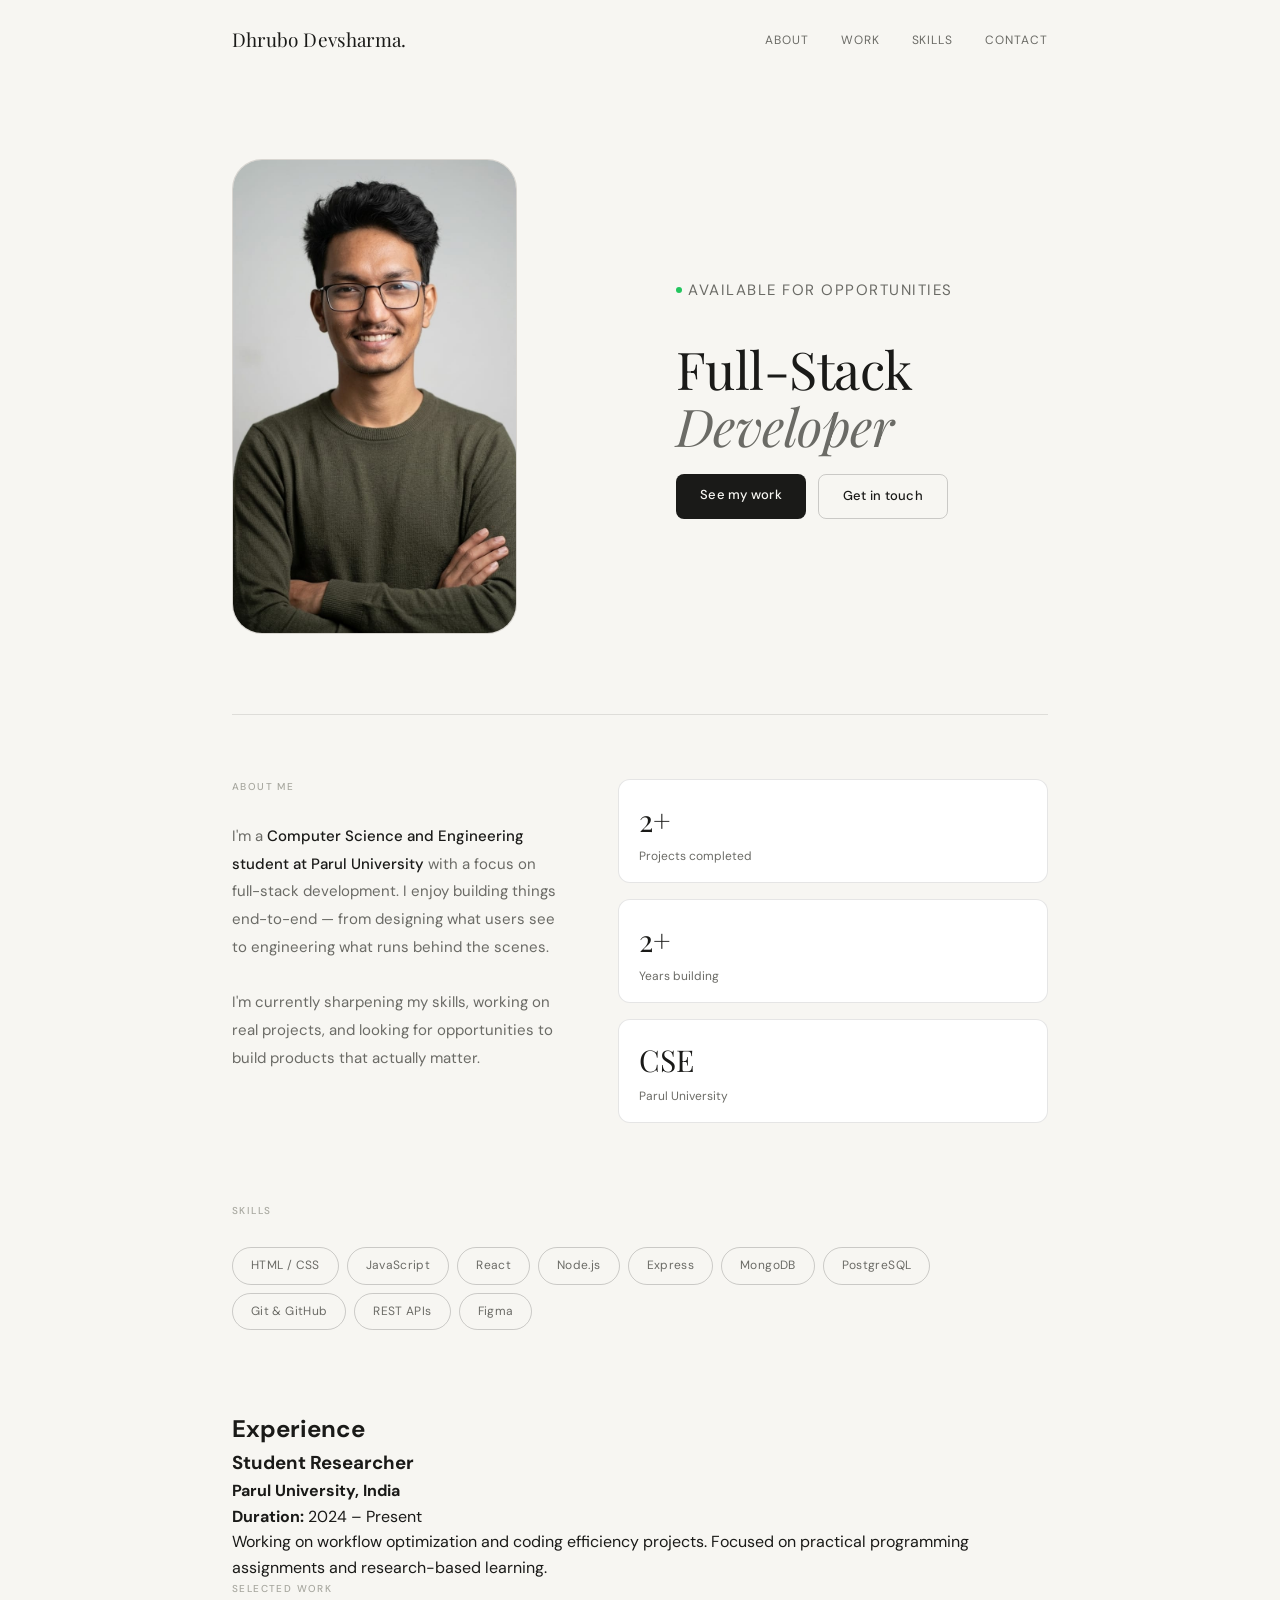
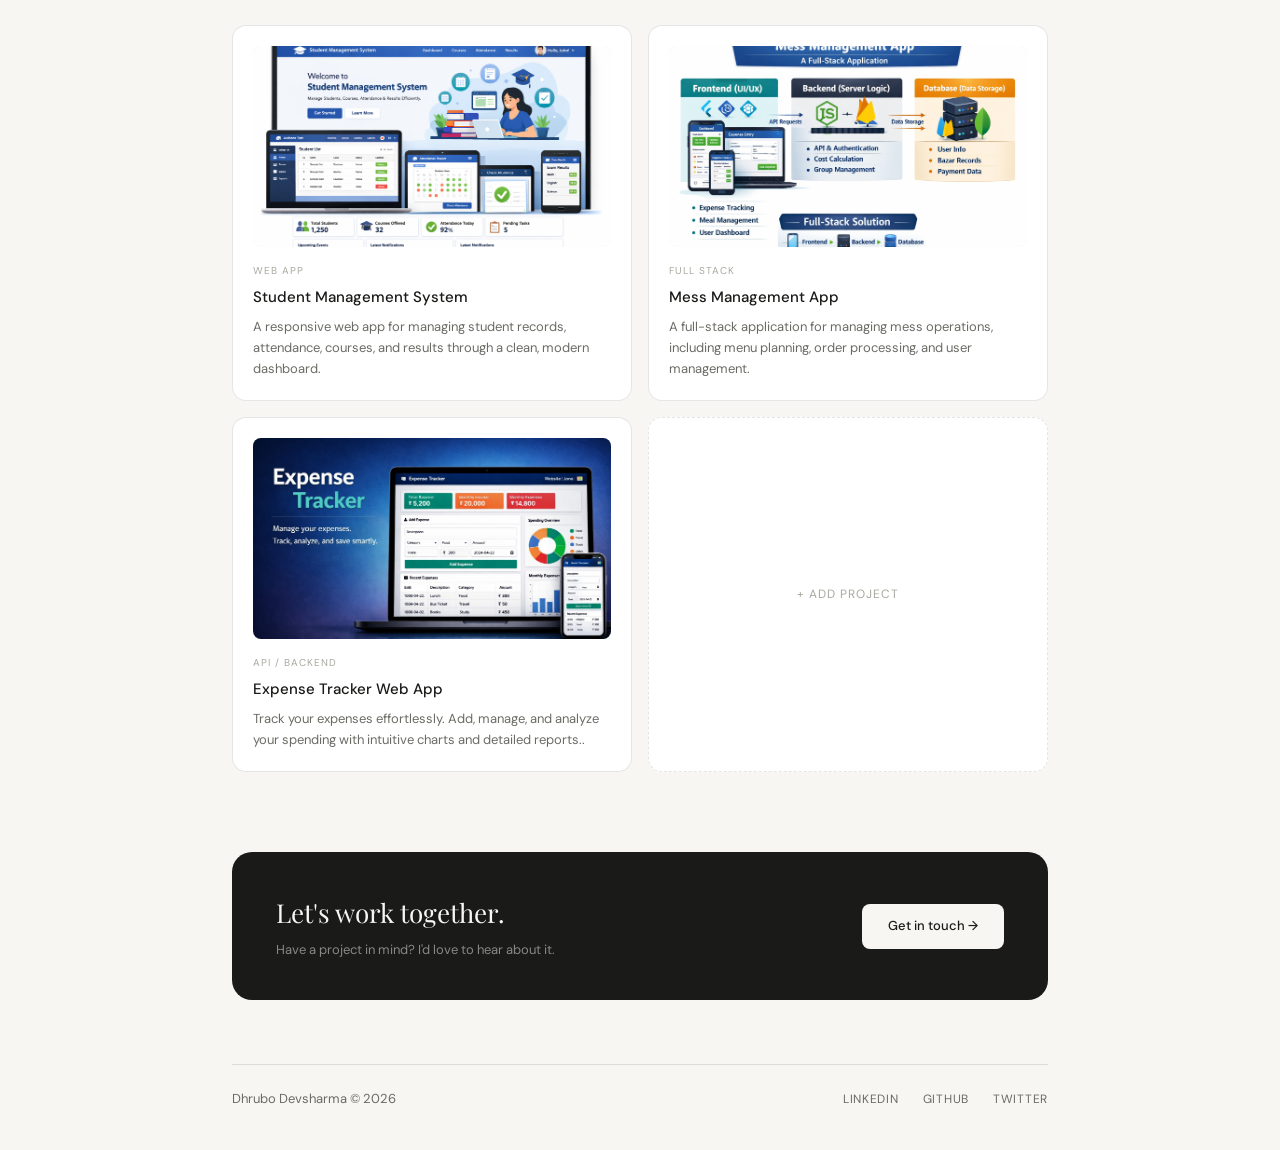
==== commit da4d3d63: "Add Experiance Section" ====
--- a/index.html
+++ b/index.html
@@ -88,6 +88,20 @@
       <span class="pill">Figma</span>
     </div>
   </section>
+  <section id="experience">
+  <h2>Experience</h2>
+  <div class="experience-container">
+
+    <div class="experience-item">
+      <h3>Student Researcher</h3>
+      <h4>Parul University, India</h4>
+      <p><strong>Duration:</strong> 2024 – Present</p>
+      <p>Working on workflow optimization and coding efficiency projects. Focused on practical programming assignments and research-based learning.</p>
+    </div>
+
+  </div>
+</section>
+
 
   <!-- PROJECTS -->
   <section id="work">
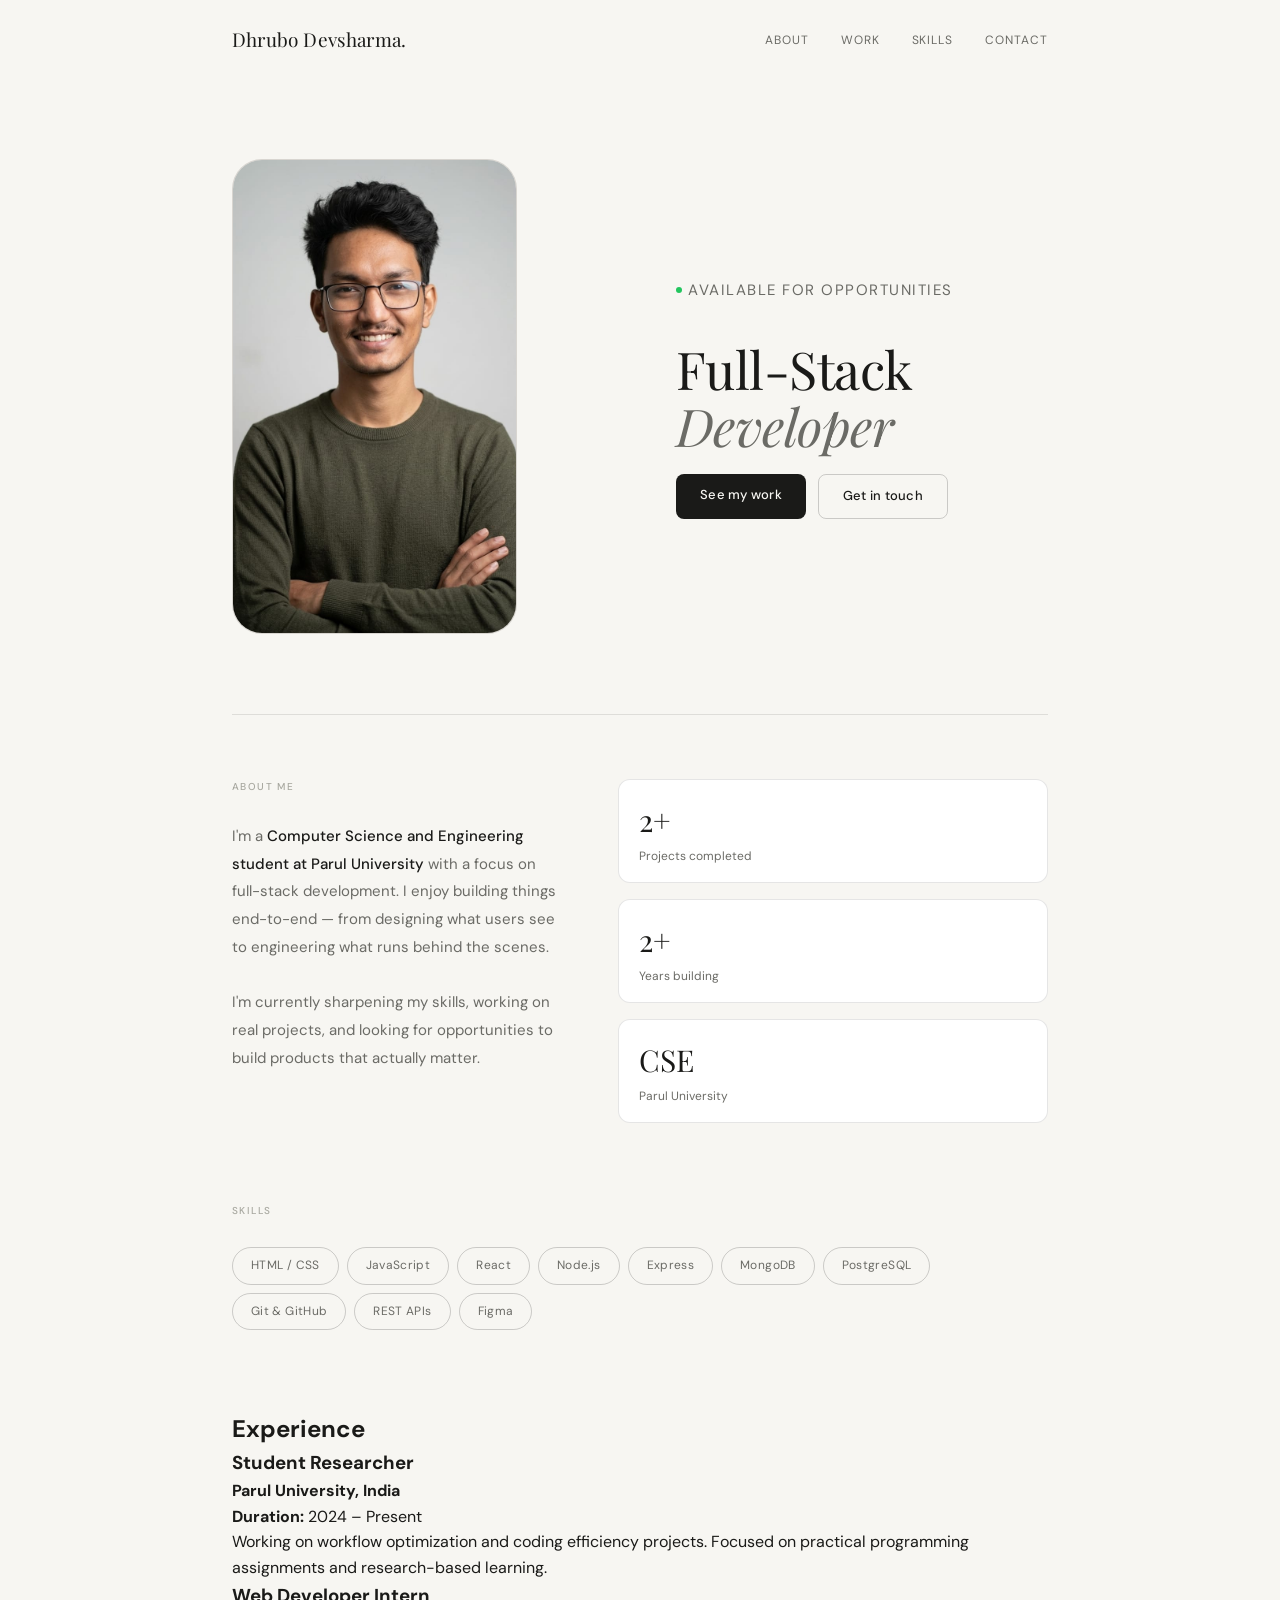
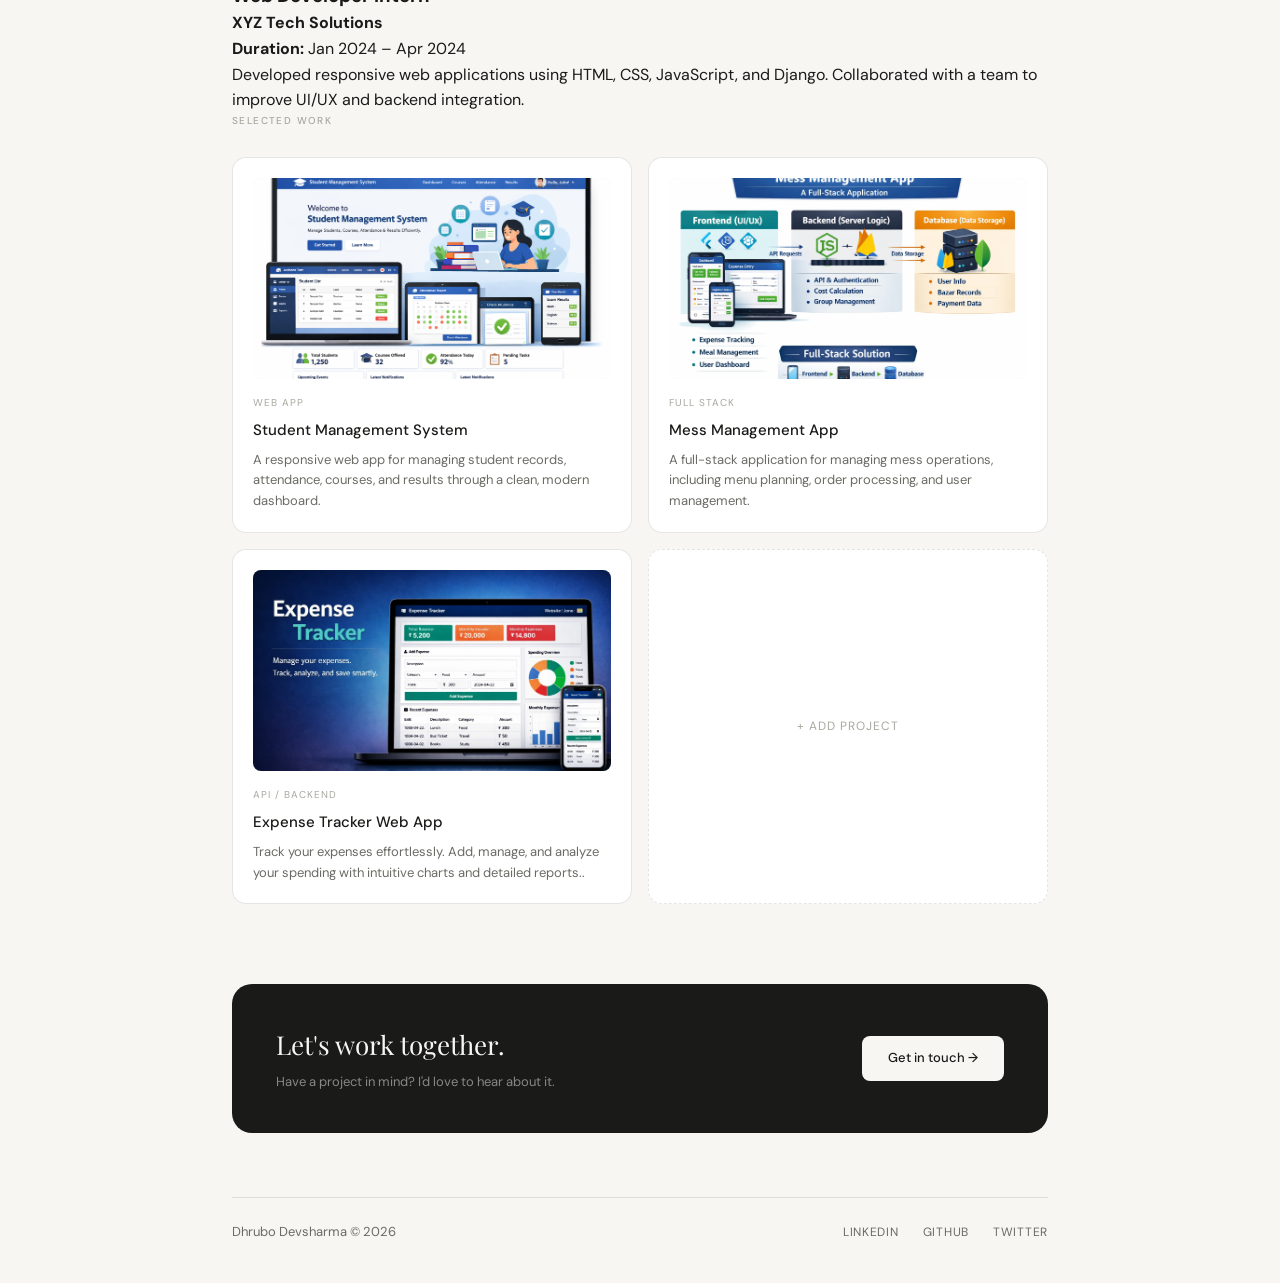
==== commit 80beb969: "Add Intern section" ====
--- a/index.html
+++ b/index.html
@@ -98,6 +98,13 @@
       <p><strong>Duration:</strong> 2024 – Present</p>
       <p>Working on workflow optimization and coding efficiency projects. Focused on practical programming assignments and research-based learning.</p>
     </div>
+    
+     <div class="experience-item">
+      <h3>Web Developer Intern</h3>
+      <h4>XYZ Tech Solutions</h4>
+      <p><strong>Duration:</strong> Jan 2024 – Apr 2024</p>
+      <p>Developed responsive web applications using HTML, CSS, JavaScript, and Django. Collaborated with a team to improve UI/UX and backend integration.</p>
+    </div>
 
   </div>
 </section>
